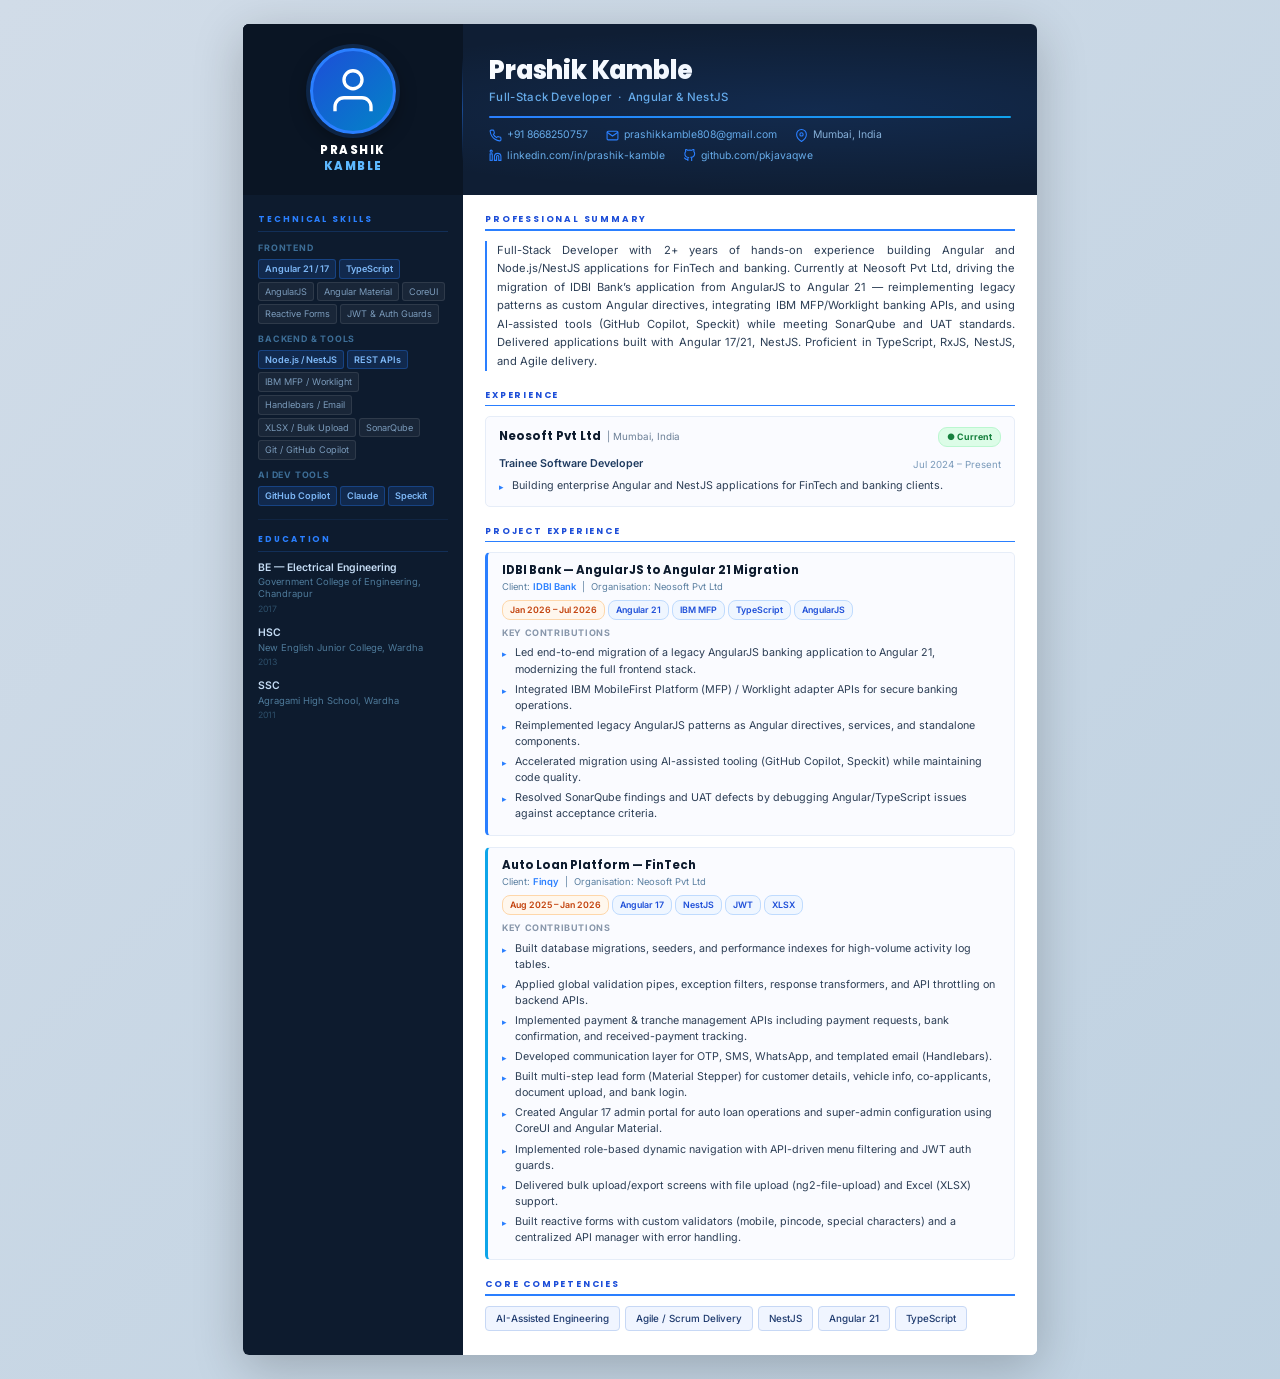
==== resume.html @ 8556adac "host resume" ====
<!DOCTYPE html>
<html lang="en">
  <head>
    <meta charset="utf-8" />
    <meta name="viewport" content="width=device-width, initial-scale=1.0" />
    <title>Prashik Kamble — Résumé</title>
    <link rel="preconnect" href="https://fonts.googleapis.com" />
    <link rel="preconnect" href="https://fonts.gstatic.com" crossorigin />
    <link href="https://fonts.googleapis.com/css2?family=Inter:wght@300;400;500;600;700;800&family=Poppins:wght@600;700;800&display=swap" rel="stylesheet" />
    <link rel="stylesheet" type="text/css" href="style.css" />
  </head>
  <body>
    <div class="page">

      <header class="header">
        <div class="header-accent">
          <div class="photo-ring">
            <svg viewBox="0 0 24 24" fill="none" stroke="#fff" stroke-width="1.5">
              <path d="M20 21v-2a4 4 0 00-4-4H8a4 4 0 00-4 4v2" />
              <circle cx="12" cy="7" r="4" />
            </svg>
          </div>
          <div class="hdr-name">
            <div class="fn">Prashik</div>
            <div class="ln">Kamble</div>
          </div>
        </div>
        <div class="header-info">
          <h1>Prashik Kamble</h1>
          <div class="hdr-title">Full-Stack Developer &nbsp;&middot;&nbsp; Angular &amp; NestJS</div>
          <div class="hdr-divider"></div>
          <div class="contacts">
            <span class="ci">
              <svg viewBox="0 0 24 24"><path d="M22 16.92v3a2 2 0 01-2.18 2 19.79 19.79 0 01-8.63-3.07 19.5 19.5 0 01-6-6 19.79 19.79 0 01-3.07-8.67A2 2 0 014.11 2h3a2 2 0 012 1.72c.127.96.361 1.903.7 2.81a2 2 0 01-.45 2.11L8.09 9.91a16 16 0 006 6l1.27-1.27a2 2 0 012.11-.45c.907.339 1.85.573 2.81.7A2 2 0 0122 16.92z" /></svg>
              <a href="tel:+918668250757">+91 8668250757</a>
            </span>
            <span class="ci">
              <svg viewBox="0 0 24 24"><path d="M4 4h16c1.1 0 2 .9 2 2v12c0 1.1-.9 2-2 2H4c-1.1 0-2-.9-2-2V6c0-1.1.9-2 2-2z" /><polyline points="22,6 12,13 2,6" /></svg>
              <a href="mailto:prashikkamble808@gmail.com">prashikkamble808@gmail.com</a>
            </span>
            <span class="ci">
              <svg viewBox="0 0 24 24"><path d="M21 10c0 7-9 13-9 13s-9-6-9-13a9 9 0 0118 0z" /><circle cx="12" cy="10" r="3" /></svg>
              Mumbai, India
            </span>
            <span class="ci">
              <svg viewBox="0 0 24 24"><path d="M16 8a6 6 0 016 6v7h-4v-7a2 2 0 00-2-2 2 2 0 00-2 2v7h-4v-7a6 6 0 016-6z" /><rect x="2" y="9" width="4" height="12" /><circle cx="4" cy="4" r="2" /></svg>
              <a href="https://www.linkedin.com/in/prashik-kamble-b89697273/?skipRedirect=true" target="_blank" rel="noopener noreferrer">linkedin.com/in/prashik-kamble</a>
            </span>
            <span class="ci">
              <svg viewBox="0 0 24 24"><path d="M9 19c-5 1.5-5-2.5-7-3m14 6v-3.87a3.37 3.37 0 00-.94-2.61c3.14-.35 6.44-1.54 6.44-7A5.44 5.44 0 0020 4.77 5.07 5.07 0 0019.91 1S18.73.65 16 2.48a13.38 13.38 0 00-7 0C6.27.65 5.09 1 5.09 1A5.07 5.07 0 005 4.77a5.44 5.44 0 00-1.5 3.78c0 5.42 3.3 6.61 6.44 7A3.37 3.37 0 009 18.13V22" /></svg>
              <a href="https://github.com/pkjavaqwe" target="_blank" rel="noopener noreferrer">github.com/pkjavaqwe</a>
            </span>
          </div>
        </div>
      </header>

      <aside class="sidebar">
        <div class="sb">
          <div class="sbh">Technical Skills</div>
          <div class="sgl">Frontend</div>
          <div class="tgs">
            <span class="tg tb">Angular 21 / 17</span>
            <span class="tg tb">TypeScript</span>
            <span class="tg td">AngularJS</span>
            <span class="tg td">Angular Material</span>
            <span class="tg td">CoreUI</span>
            <span class="tg td">Reactive Forms</span>
            <span class="tg td">JWT &amp; Auth Guards</span>
          </div>
          <div class="sgl">Backend &amp; Tools</div>
          <div class="tgs">
            <span class="tg tb">Node.js / NestJS</span>
            <span class="tg tb">REST APIs</span>
            <span class="tg td">IBM MFP / Worklight</span>
            <span class="tg td">Handlebars / Email</span>
            <span class="tg td">XLSX / Bulk Upload</span>
            <span class="tg td">SonarQube</span>
            <span class="tg td">Git / GitHub Copilot</span>
          </div>
          <div class="sgl">AI Dev Tools</div>
          <div class="tgs">
            <span class="tg tb">GitHub Copilot</span>
            <span class="tg tb">Claude</span>
            <span class="tg tb">Speckit</span>
          </div>
        </div>

        <div class="sb">
          <div class="sbh">Education</div>
          <div class="edc">
            <div class="edeg">BE &mdash; Electrical Engineering</div>
            <div class="eschl">Government College of Engineering, Chandrapur</div>
            <div class="eyr">2017</div>
          </div>
          <div class="edc">
            <div class="edeg">HSC</div>
            <div class="eschl">New English Junior College, Wardha</div>
            <div class="eyr">2013</div>
          </div>
          <div class="edc">
            <div class="edeg">SSC</div>
            <div class="eschl">Agragami High School, Wardha</div>
            <div class="eyr">2011</div>
          </div>
        </div>
      </aside>

      <main class="main">

        <div class="sec">
          <div class="sech">Professional Summary</div>
          <p class="sumtxt">
            Full-Stack Developer with 2+ years of hands-on experience building Angular and Node.js/NestJS
            applications for FinTech and banking. Currently at Neosoft Pvt Ltd, driving the migration of
            IDBI Bank&rsquo;s application from AngularJS to Angular 21 &mdash; reimplementing legacy patterns as
            custom Angular directives, integrating IBM MFP/Worklight banking APIs, and using AI-assisted
            tools (GitHub Copilot, Speckit) while meeting SonarQube and UAT standards.
            Delivered applications built with Angular 17/21, NestJS. Proficient in TypeScript, RxJS, NestJS, and Agile delivery.
          </p>
        </div>

        <div class="sec">
          <div class="sech">Experience</div>
          <div class="exc">
            <div class="ext">
              <div class="exco">Neosoft Pvt Ltd &nbsp;<span>| Mumbai, India</span></div>
              <span class="exb bcur">&#9679; Current</span>
            </div>
            <div class="exrs">
              <div class="exrr">
                <span class="exrl">Trainee Software Developer</span>
                <span class="exrd">Jul 2024 &ndash; Present</span>
              </div>
            </div>
            <ul class="bls">
              <li>Building enterprise Angular and NestJS applications for FinTech and banking clients.</li>
            </ul>
          </div>
        </div>

        <div class="sec">
          <div class="sech">Project Experience</div>

          <div class="prc">
            <div class="prn">IDBI Bank &mdash; AngularJS to Angular 21 Migration</div>
            <div class="prcl">Client: <strong>IDBI Bank</strong> &nbsp;|&nbsp; Organisation: Neosoft Pvt Ltd</div>
            <div class="prm">
              <span class="pt ptd">Jan 2026 &ndash; Jul 2026</span>
              <span class="pt ptt">Angular 21</span>
              <span class="pt ptt">IBM MFP</span>
              <span class="pt ptt">TypeScript</span>
              <span class="pt ptt">AngularJS</span>
            </div>
            <div class="bll">Key Contributions</div>
            <ul class="bls">
              <li>Led end-to-end migration of a legacy AngularJS banking application to Angular 21, modernizing the full frontend stack.</li>
              <li>Integrated IBM MobileFirst Platform (MFP) / Worklight adapter APIs for secure banking operations.</li>
              <li>Reimplemented legacy AngularJS patterns as Angular directives, services, and standalone components.</li>
              <li>Accelerated migration using AI-assisted tooling (GitHub Copilot, Speckit) while maintaining code quality.</li>
              <li>Resolved SonarQube findings and UAT defects by debugging Angular/TypeScript issues against acceptance criteria.</li>
            </ul>
          </div>

          <div class="prc" style="border-left-color:#0ea5e9; margin-top:9px;">
            <div class="prn">Auto Loan Platform &mdash; FinTech</div>
            <div class="prcl">Client: <strong>Finqy</strong> &nbsp;|&nbsp; Organisation: Neosoft Pvt Ltd</div>
            <div class="prm">
              <span class="pt ptd">Aug 2025 &ndash; Jan 2026</span>
              <span class="pt ptt">Angular 17</span>
              <span class="pt ptt">NestJS</span>
              <span class="pt ptt">JWT</span>
              <span class="pt ptt">XLSX</span>
            </div>
            <div class="bll">Key Contributions</div>
            <ul class="bls">
              <li>Built database migrations, seeders, and performance indexes for high-volume activity log tables.</li>
              <li>Applied global validation pipes, exception filters, response transformers, and API throttling on backend APIs.</li>
              <li>Implemented payment &amp; tranche management APIs including payment requests, bank confirmation, and received-payment tracking.</li>
              <li>Developed communication layer for OTP, SMS, WhatsApp, and templated email (Handlebars).</li>
              <li>Built multi-step lead form (Material Stepper) for customer details, vehicle info, co-applicants, document upload, and bank login.</li>
              <li>Created Angular 17 admin portal for auto loan operations and super-admin configuration using CoreUI and Angular Material.</li>
              <li>Implemented role-based dynamic navigation with API-driven menu filtering and JWT auth guards.</li>
              <li>Delivered bulk upload/export screens with file upload (ng2-file-upload) and Excel (XLSX) support.</li>
              <li>Built reactive forms with custom validators (mobile, pincode, special characters) and a centralized API manager with error handling.</li>
            </ul>
          </div>
        </div>

        <div class="sec">
          <div class="sech">Core Competencies</div>
          <div class="ctgs">
            <span class="ctg">AI-Assisted Engineering</span>
            <span class="ctg">Agile / Scrum Delivery</span>
            <span class="ctg">NestJS</span>
            <span class="ctg">Angular 21</span>
            <span class="ctg">TypeScript</span>
          </div>
        </div>

      </main>
    </div>
  </body>
</html>
---- style.css ----
/* ===================== RESET ===================== */
    *,
    *::before,
    *::after {
      box-sizing: border-box;
      margin: 0;
      padding: 0;
    }

    html {
      font-size: 14.5px;
    }

    body {
      font-family: 'Inter', -apple-system, BlinkMacSystemFont, 'Segoe UI', sans-serif;
      background: #c9d6e3;
      color: #1a2332;
      line-height: 1.55;
      -webkit-print-color-adjust: exact;
      print-color-adjust: exact;
    }

    /* ===================== PAGE ===================== */
    .page {
      width: 210mm;
      min-height: 297mm;
      margin: 24px auto;
      background: #fff;
      display: grid;
      grid-template-columns: 220px 1fr;
      grid-template-rows: auto auto;
      grid-auto-rows: auto;
      box-shadow: 0 12px 50px rgba(0, 0, 0, .22);
      border-radius: 6px;
      overflow: hidden;
      position: relative;
    }

    /* Dark sidebar bg extends the FULL page height (not just content height) */
    .page::after {
      content: '';
      position: absolute;
      left: 0;
      top: 0;
      bottom: 0;
      width: 220px;
      background: #0d1b2e;
      z-index: 0;
      -webkit-print-color-adjust: exact;
      print-color-adjust: exact;
    }

    /* ===================== HEADER ===================== */
    .header {
      grid-column: 1 / -1;
      background: #0f1e34;
      display: flex;
      align-items: stretch;
      position: relative;
      z-index: 2;
      -webkit-print-color-adjust: exact;
      print-color-adjust: exact;
    }

    /* Left accent strip: photo + name */
    .header-accent {
      width: 220px;
      background: #0a1524;
      flex-shrink: 0;
      display: flex;
      flex-direction: column;
      align-items: center;
      justify-content: center;
      padding: 24px 18px 20px;
      position: relative;
      -webkit-print-color-adjust: exact;
      print-color-adjust: exact;
    }

    .header-accent::after {
      content: '';
      position: absolute;
      right: 0;
      top: 20%;
      bottom: 20%;
      width: 1px;
      background: linear-gradient(180deg, transparent, rgba(42, 127, 255, .5), transparent);
    }

    /* Profile photo circle */
    .photo-ring {
      width: 86px;
      height: 86px;
      border-radius: 50%;
      border: 3px solid #2a7fff;
      background: linear-gradient(135deg, #1d4ed8 0%, #0284c7 100%);
      display: flex;
      align-items: center;
      justify-content: center;
      margin-bottom: 10px;
      box-shadow: 0 0 0 4px rgba(42, 127, 255, .18), 0 6px 20px rgba(0, 0, 0, .4);
      overflow: hidden;
      flex-shrink: 0;
      -webkit-print-color-adjust: exact;
      print-color-adjust: exact;
    }

    /* If you have a real photo, replace this SVG with <img src="your-photo.jpg" style="width:100%;height:100%;object-fit:cover;border-radius:50%;" /> */
    .photo-ring svg {
      width: 54px;
      height: 54px;
    }

    .hdr-name {
      text-align: center;
    }

    .hdr-name .fn {
      font-family: 'Poppins', sans-serif;
      font-size: .78rem;
      font-weight: 800;
      color: #fff;
      letter-spacing: 1.5px;
      text-transform: uppercase;
      line-height: 1.2;
    }

    .hdr-name .ln {
      font-family: 'Poppins', sans-serif;
      font-size: .78rem;
      font-weight: 800;
      color: #5db8ff;
      letter-spacing: 1.5px;
      text-transform: uppercase;
    }

    /* Right header info */
    .header-info {
      flex: 1;
      padding: 20px 26px 18px;
      display: flex;
      flex-direction: column;
      justify-content: center;
    }

    .header-info h1 {
      font-family: 'Poppins', sans-serif;
      font-size: 1.75rem;
      font-weight: 800;
      color: #fff;
      line-height: 1.1;
      letter-spacing: -.2px;
    }

    .hdr-title {
      font-size: .79rem;
      font-weight: 500;
      color: #6aaee8;
      margin-top: 4px;
      letter-spacing: .3px;
    }

    .hdr-divider {
      width: 100%;
      height: 2.5px;
      background: linear-gradient(90deg, #2a7fff, #0ea5e9);
      border-radius: 2px;
      margin: 9px 0;
    }

    .contacts {
      display: flex;
      flex-wrap: wrap;
      gap: 4px 18px;
    }

    .ci {
      display: flex;
      align-items: center;
      gap: 5px;
      font-size: .72rem;
      color: #8fb5d5;
    }

    .ci svg {
      width: 13px;
      height: 13px;
      fill: none;
      stroke: #2a7fff;
      stroke-width: 2;
      flex-shrink: 0;
    }

    .ci a {
      color: #6aaee8;
      text-decoration: none;
    }

    .ci a:hover {
      text-decoration: underline;
    }

    /* ===================== SIDEBAR ===================== */
    .sidebar {
      background: transparent;
      /* bg painted by .page::after pseudo-element */
      padding: 18px 15px 22px;
      position: relative;
      z-index: 1;
      -webkit-print-color-adjust: exact;
      print-color-adjust: exact;
    }

    .sb {
      margin-bottom: 0;
      padding: 13px 0;
      border-bottom: 1px solid rgba(42, 127, 255, .1);
      -webkit-print-color-adjust: exact;
      print-color-adjust: exact;
    }

    .sb:first-child {
      padding-top: 0;
    }

    .sb:last-child {
      border-bottom: none;
      padding-bottom: 4px;
    }

    .sbh {
      font-family: 'Poppins', sans-serif;
      font-size: .58rem;
      font-weight: 700;
      color: #2a7fff;
      letter-spacing: 1.9px;
      text-transform: uppercase;
      margin-bottom: 9px;
      padding-bottom: 5px;
      border-bottom: 1px solid rgba(42, 127, 255, .2);
      -webkit-print-color-adjust: exact;
      print-color-adjust: exact;
    }

    /* Skill groups */
    .sgl {
      font-size: .61rem;
      font-weight: 700;
      color: #3d6e97;
      text-transform: uppercase;
      letter-spacing: .8px;
      margin-bottom: 4px;
      margin-top: 8px;
    }

    .sgl:first-child {
      margin-top: 0;
    }

    .tgs {
      display: flex;
      flex-wrap: wrap;
      gap: 3px;
    }

    .tg {
      font-size: .63rem;
      padding: 2px 6px;
      border-radius: 3px;
      line-height: 1.5;
      -webkit-print-color-adjust: exact;
      print-color-adjust: exact;
    }

    .tb {
      background: rgba(42, 127, 255, .15);
      border: 1px solid rgba(42, 127, 255, .3);
      color: #7eb8f7;
      font-weight: 600;
    }

    .td {
      background: rgba(255, 255, 255, .05);
      border: 1px solid rgba(255, 255, 255, .09);
      color: #7a9aba;
    }

    /* Proficiency */
    .pbi {
      margin-bottom: 8px;
    }

    .pbr {
      display: flex;
      justify-content: space-between;
      margin-bottom: 3px;
    }

    .pbl {
      font-size: .68rem;
      color: #8fb5d5;
    }

    .pblv {
      font-size: .58rem;
      color: #2d5370;
      font-style: italic;
    }

    .pbbg {
      height: 4px;
      background: rgba(255, 255, 255, .08);
      border-radius: 2px;
      overflow: hidden;
      -webkit-print-color-adjust: exact;
      print-color-adjust: exact;
    }

    .pbf {
      height: 100%;
      background: linear-gradient(90deg, #1d4ed8, #0ea5e9);
      border-radius: 2px;
      -webkit-print-color-adjust: exact;
      print-color-adjust: exact;
    }

    /* Education */
    .edc {
      margin-bottom: 10px;
    }

    .edeg {
      font-size: .72rem;
      font-weight: 600;
      color: #c6ddf5;
      line-height: 1.3;
    }

    .eschl {
      font-size: .65rem;
      color: #4e7a9a;
      margin-top: 2px;
      line-height: 1.3;
    }

    .eyr {
      font-size: .6rem;
      color: #2d4f6a;
      margin-top: 2px;
    }

    /* Achievements */
    .aci {
      display: flex;
      gap: 6px;
      margin-bottom: 6px;
      align-items: flex-start;
    }

    .aicon {
      font-size: .72rem;
      flex-shrink: 0;
      margin-top: 1px;
    }

    .atxt {
      font-size: .67rem;
      color: #6a8ea8;
      line-height: 1.4;
    }

    .atxt strong {
      color: #3d8fc4;
      font-weight: 600;
    }

    /* Languages */
    .lgi {
      display: flex;
      justify-content: space-between;
      align-items: center;
      margin-bottom: 7px;
    }

    .lgn {
      font-size: .7rem;
      color: #c6ddf5;
      font-weight: 500;
    }

    .lgd {
      display: flex;
      gap: 3px;
    }

    .ldd {
      width: 7px;
      height: 7px;
      border-radius: 50%;
      -webkit-print-color-adjust: exact;
      print-color-adjust: exact;
    }

    .lon {
      background: #2a7fff;
    }

    .loff {
      background: rgba(255, 255, 255, .1);
    }

    /* Hobbies */
    .htg {
      background: rgba(255, 255, 255, .04);
      border: 1px solid rgba(255, 255, 255, .09);
      color: #5a7d96;
      font-size: .63rem;
      padding: 3px 7px;
      border-radius: 9px;
      -webkit-print-color-adjust: exact;
      print-color-adjust: exact;
    }

    /* ===================== MAIN ===================== */
    .main {
      padding: 18px 22px 24px;
      background: #fff;
      position: relative;
      z-index: 1;
    }

    .sec {
      margin-bottom: 18px;
    }

    .sec:last-child {
      margin-bottom: 0;
    }

    .sech {
      font-family: 'Poppins', sans-serif;
      font-size: .61rem;
      font-weight: 700;
      color: #1d4ed8;
      letter-spacing: 1.8px;
      text-transform: uppercase;
      margin-bottom: 10px;
      padding-bottom: 4px;
      position: relative;
    }

    .sech::after {
      content: '';
      position: absolute;
      left: 0;
      bottom: 0;
      width: 100%;
      height: 1.5px;
      background: #eaeff8;
    }

    .sech::before {
      content: '';
      position: absolute;
      left: 0;
      bottom: 0;
      width: 100%;
      height: 1.5px;
      background: #2a7fff;
      z-index: 1;
    }

    /* Summary */
    .sumtxt {
      font-size: .77rem;
      color: #2c3e55;
      line-height: 1.66;
      text-align: justify;
      padding-left: 10px;
      border-left: 2.5px solid transparent;
      -webkit-print-color-adjust: exact;
      print-color-adjust: exact;
    }

    .sumtxt strong {
      color: #1d4ed8;
      font-weight: 600;
    }

    .sumtxt em {
      font-style: italic;
      color: #3a5a8a;
    }

    /* Experience cards */
    .exc {
      margin-bottom: 10px;
      padding: 10px 13px;
      border-radius: 5px;
      border: 1px solid #e6edf8;
      background: #fafbff;
      -webkit-print-color-adjust: exact;
      print-color-adjust: exact;
    }

    .exc:last-child {
      margin-bottom: 0;
    }

    .ext {
      display: flex;
      justify-content: space-between;
      align-items: flex-start;
      flex-wrap: wrap;
      gap: 4px;
    }

    .exco {
      font-family: 'Poppins', sans-serif;
      font-size: .82rem;
      font-weight: 700;
      color: #0d1b2e;
    }

    .exco span {
      font-size: .68rem;
      font-weight: 400;
      color: #6b7f96;
      font-family: 'Inter', sans-serif;
    }

    .exb {
      font-size: .61rem;
      font-weight: 700;
      padding: 2px 8px;
      border-radius: 9px;
      white-space: nowrap;
      -webkit-print-color-adjust: exact;
      print-color-adjust: exact;
    }

    .bcur {
      background: #dcfce7;
      color: #15803d;
      border: 1px solid #bbf7d0;
    }

    .bten {
      background: #eff6ff;
      color: #1d4ed8;
      border: 1px solid #bfdbfe;
    }

    .exrs {
      margin-top: 6px;
    }

    .exrr {
      display: flex;
      justify-content: space-between;
      align-items: center;
      padding: 3px 0;
      gap: 8px;
    }

    .exrr+.exrr {
      border-top: 1px dashed #dce7f5;
    }

    .exrl {
      font-size: .74rem;
      font-weight: 600;
      color: #1e3a5f;
    }

    .exrd {
      font-size: .67rem;
      color: #7a9aba;
      white-space: nowrap;
    }

    /* Project cards */
    .prc {
      margin-bottom: 11px;
      padding: 11px 13px 11px 14px;
      border-radius: 5px;
      border: 1px solid #e6edf8;
      border-left: 3px solid #2a7fff;
      background: #fafbff;
      -webkit-print-color-adjust: exact;
      print-color-adjust: exact;
    }

    .prc:last-child {
      margin-bottom: 0;
    }

    .prn {
      font-family: 'Poppins', sans-serif;
      font-size: .8rem;
      font-weight: 700;
      color: #0d1b2e;
      line-height: 1.2;
      margin-bottom: 2px;
    }

    .prcl {
      font-size: .65rem;
      color: #5a7fa0;
      margin-bottom: 5px;
    }

    .prcl strong {
      color: #2a7fff;
      font-weight: 600;
    }

    .prm {
      display: flex;
      flex-wrap: wrap;
      gap: 3px;
      margin-bottom: 6px;
    }

    .pt {
      font-size: .61rem;
      font-weight: 600;
      padding: 2px 7px;
      border-radius: 8px;
      -webkit-print-color-adjust: exact;
      print-color-adjust: exact;
    }

    .ptr {
      background: #f0fdf4;
      color: #166534;
      border: 1px solid #bbf7d0;
    }

    .ptd {
      background: #fff7ed;
      color: #c2410c;
      border: 1px solid #fed7aa;
    }

    .ptt {
      background: #eff6ff;
      color: #1d4ed8;
      border: 1px solid #bfdbfe;
    }

    .bll {
      font-size: .62rem;
      font-weight: 700;
      color: #8796aa;
      text-transform: uppercase;
      letter-spacing: .6px;
      margin-bottom: 4px;
    }

    .bls {
      list-style: none;
      padding: 0;
    }

    .bls li {
      font-size: .74rem;
      color: #2c3e55;
      padding: 2px 0 2px 13px;
      position: relative;
      line-height: 1.5;
    }

    .bls li::before {
      content: '▸';
      position: absolute;
      left: 0;
      color: #2a7fff;
      font-size: .62rem;
      top: 4px;
    }

    .bls li strong {
      color: #1d4ed8;
      font-weight: 600;
    }

    /* Competencies */
    .ctgs {
      display: flex;
      flex-wrap: wrap;
      gap: 5px;
    }

    .ctg {
      background: #f0f5ff;
      border: 1px solid #c7d8f5;
      color: #1e3a6e;
      font-size: .68rem;
      font-weight: 500;
      padding: 4px 10px;
      border-radius: 4px;
      -webkit-print-color-adjust: exact;
      print-color-adjust: exact;
    }

    /* ===================== SCREEN-ONLY ANIMATIONS ===================== */
    @media screen {

      /* ---------- Keyframes ---------- */
      @keyframes fadeInDown {
        from { opacity: 0; transform: translateY(-24px); }
        to   { opacity: 1; transform: translateY(0); }
      }
      @keyframes fadeInLeft {
        from { opacity: 0; transform: translateX(-20px); }
        to   { opacity: 1; transform: translateX(0); }
      }
      @keyframes fadeInRight {
        from { opacity: 0; transform: translateX(20px); }
        to   { opacity: 1; transform: translateX(0); }
      }
      @keyframes fadeInUp {
        from { opacity: 0; transform: translateY(16px); }
        to   { opacity: 1; transform: translateY(0); }
      }
      @keyframes pulseRing {
        0%,100% { box-shadow: 0 0 0 4px rgba(42,127,255,.18), 0 6px 20px rgba(0,0,0,.4); }
        50%      { box-shadow: 0 0 0 11px rgba(42,127,255,.3), 0 6px 30px rgba(42,127,255,.38); }
      }
      @keyframes bgFloat {
        0%,100% { background-position: 0% 50%; }
        50%      { background-position: 100% 50%; }
      }
      @keyframes badgePulse {
        0%,100% { box-shadow: 0 0 0 0 rgba(21,128,61,0); }
        50%      { box-shadow: 0 0 0 5px rgba(21,128,61,.22); }
      }
      @keyframes shimmerFlow {
        0%   { background-position: -200% center; }
        100% { background-position:  200% center; }
      }
      @keyframes headerGlow {
        0%,100% { opacity: .35; }
        50%      { opacity: .85; }
      }
      @keyframes dotSpin {
        0%   { transform: rotate(0deg) translateX(4px) rotate(0deg); }
        100% { transform: rotate(360deg) translateX(4px) rotate(-360deg); }
      }

      /* ---------- Body background ---------- */
      body {
        background: linear-gradient(-45deg, #aabfd5, #c9d6e3, #b9cedf, #d1dce8);
        background-size: 400% 400%;
        animation: bgFloat 16s ease infinite;
      }

      /* ---------- Page entrance ---------- */
      .page {
        opacity: 1;
      }

      /* ---------- Header ambient glow overlay ---------- */
      .header::before {
        content: '';
        position: absolute;
        inset: 0;
        pointer-events: none;
        background: radial-gradient(ellipse at 72% 50%, rgba(42,127,255,.13) 0%, transparent 68%);
        animation: headerGlow 6s ease-in-out infinite;
        z-index: 0;
      }

      /* ---------- Photo ring pulse ---------- */
      .photo-ring {
        animation: pulseRing 3.6s ease-in-out infinite;
      }

      /* ---------- Header elements ---------- */
      .hdr-name,
      .header-info h1,
      .hdr-title,
      .hdr-divider,
      .contacts,
      .sidebar .sb {
        opacity: 1;
      }

      /* ---------- Proficiency bars ---------- */
      .pbf {
        transition: width 1.4s cubic-bezier(.16,1,.3,1);
      }

      /* ---------- Section scroll reveal ---------- */
      .sec {
        opacity: 1;
        transform: none;
      }

      /* ---------- Section heading underline ---------- */
      .sech::before {
        width: 100%;
      }

      /* ---------- Experience card hover ---------- */
      .exc {
        transition: transform .22s ease, box-shadow .22s ease, border-color .22s ease;
      }
      .exc:hover {
        transform: translateY(-3px);
        box-shadow: 0 10px 32px rgba(42,127,255,.14);
        border-color: #bad0f0;
      }

      /* ---------- Project card hover ---------- */
      .prc {
        transition: transform .22s ease, box-shadow .22s ease;
      }
      .prc:hover {
        transform: translateY(-3px) translateX(3px);
        box-shadow: 0 10px 32px rgba(42,127,255,.13);
      }

      /* ---------- Skill tag hover ---------- */
      .tg {
        transition: transform .15s ease, box-shadow .15s ease, background .15s ease;
        cursor: default;
      }
      .tb:hover {
        transform: translateY(-2px);
        box-shadow: 0 4px 14px rgba(42,127,255,.38);
        background: rgba(42,127,255,.28);
      }
      .td:hover {
        transform: translateY(-2px);
        background: rgba(255,255,255,.1);
      }

      /* ---------- Competency tag hover ---------- */
      .ctg {
        transition: transform .18s ease, background .18s ease, box-shadow .18s ease;
        cursor: default;
      }
      .ctg:hover {
        background: #dceaff;
        transform: translateY(-2px);
        box-shadow: 0 4px 16px rgba(42,127,255,.2);
      }

      /* ---------- Contact item hover ---------- */
      .ci {
        transition: color .15s ease, transform .15s ease;
        cursor: default;
      }
      .ci:hover {
        color: #aad4f5;
        transform: translateX(3px);
      }

      /* ---------- Achievement item hover ---------- */
      .aci {
        transition: transform .15s ease;
        cursor: default;
      }
      .aci:hover {
        transform: translateX(5px);
      }

      /* ---------- Interest tag hover ---------- */
      .htg {
        transition: transform .15s ease, background .15s ease, color .15s ease, border-color .15s ease;
        cursor: default;
      }
      .htg:hover {
        transform: translateY(-2px);
        background: rgba(42,127,255,.18);
        color: #7eb8f7;
        border-color: rgba(42,127,255,.35);
      }

      /* ---------- Education item hover ---------- */
      .edc {
        transition: transform .15s ease;
        cursor: default;
      }
      .edc:hover {
        transform: translateX(4px);
      }

      /* ---------- Sidebar heading hover ---------- */
      .sbh {
        transition: color .2s ease, letter-spacing .2s ease;
        cursor: default;
      }
      .sbh:hover {
        color: #5db8ff;
        letter-spacing: 2.4px;
      }

      /* ---------- Language dot hover ---------- */
      .ldd.lon {
        transition: box-shadow .15s ease, transform .15s ease;
        cursor: default;
      }
      .ldd.lon:hover {
        box-shadow: 0 0 7px rgba(42,127,255,.8);
        transform: scale(1.35);
      }

      /* ---------- "Current" badge pulse ---------- */
      .bcur {
        animation: badgePulse 2.8s ease-in-out infinite;
      }

      /* ---------- Name shimmer on hover ---------- */
      .header-info h1:hover {
        background: linear-gradient(90deg, #ffffff 0%, #5db8ff 42%, #ffffff 80%);
        background-size: 200% auto;
        -webkit-background-clip: text;
        background-clip: text;
        -webkit-text-fill-color: transparent;
        animation: shimmerFlow 2.4s linear infinite;
      }

      /* ---------- Summary reveal ---------- */
      @keyframes sumFadeUp {
        from { opacity: 0; transform: translateY(16px); border-left-color: transparent; }
        to   { opacity: 1; transform: translateY(0);   border-left-color: #2a7fff; }
      }
      .sumtxt {
        opacity: 1;
        border-left-color: #2a7fff;
      }

      /* ---------- Summary strong color pulse ---------- */
      @keyframes strongColorPulse {
        0%,100% { color: #1d4ed8; }
        50%      { color: #38bdf8; }
      }
      .sumtxt.sum-revealed strong {
        animation: strongColorPulse 1.8s ease 0.9s 2 normal;
      }

      /* ---------- Scroll progress bar ---------- */
      @keyframes progGradShift {
        0%   { background-position: 0% 50%; }
        100% { background-position: 100% 50%; }
      }
      #scroll-prog {
        position: fixed;
        top: 0; left: 0; right: 0;
        height: 3px;
        width: 0%;
        background: linear-gradient(90deg, #1d4ed8, #0ea5e9, #38bdf8, #7c3aed, #0ea5e9);
        background-size: 300% 100%;
        z-index: 9999;
        border-radius: 0 2px 2px 0;
        pointer-events: none;
        animation: progGradShift 3s linear infinite;
        box-shadow: 0 0 8px rgba(42,127,255,.6);
      }

      /* ---------- Typewriter cursor ---------- */
      @keyframes blinkCursor {
        0%,100% { opacity: 1; }
        50%      { opacity: 0; }
      }
      .cursor-blink {
        display: inline-block;
        width: 1.5px;
        height: .82em;
        background: #6aaee8;
        margin-left: 2px;
        vertical-align: middle;
        border-radius: 1px;
        animation: blinkCursor .7s step-end infinite;
      }

      /* ---------- Bullet list ---------- */
      .bls li {
        opacity: 1;
        transform: none;
      }

      /* ---------- Tag staggered pop-in ---------- */
      @keyframes tagPopIn {
        from { opacity: 0; transform: scale(0.6) translateY(7px); }
        to   { opacity: 1; transform: scale(1) translateY(0); }
      }
      .tgs .tg, .ctgs .ctg {
        opacity: 1;
      }

      /* ---------- Proficiency bar shimmer after fill ---------- */
      @keyframes barShimmer {
        0%   { background-position: -100% 0; }
        100% { background-position: 220% 0; }
      }
      .pbf.shimmer {
        background: linear-gradient(90deg,
          #1d4ed8 0%, #0ea5e9 35%, #93c5fd 50%, #0ea5e9 65%, #1d4ed8 100%);
        background-size: 250% 100%;
        animation: barShimmer 1.6s ease 1.5s 2 backwards;
      }

    }

    /* ===================== PRINT ===================== */
    @media print {

      /* KEY FIX: html background repeats on EVERY printed page — creates the sidebar blue column across all pages */
      html {
        font-size: 13px;
        background: linear-gradient(90deg, #0d1b2e 220px, #ffffff 220px) !important;
        -webkit-print-color-adjust: exact;
        print-color-adjust: exact;
        color-adjust: exact;
      }

      body {
        background: transparent !important;
        -webkit-print-color-adjust: exact;
        print-color-adjust: exact;
        color-adjust: exact;
      }

      .page {
        margin: 0 !important;
        box-shadow: none !important;
        border-radius: 0 !important;
        width: 100% !important;
        min-height: unset;
        overflow: visible !important;
        background: transparent !important;
      }

      .page::after {
        display: none;
      }

      .sidebar {
        background: transparent !important;
        -webkit-print-color-adjust: exact;
        print-color-adjust: exact;
        color-adjust: exact;
      }

      .header,
      .header-accent {
        -webkit-print-color-adjust: exact;
        print-color-adjust: exact;
        color-adjust: exact;
      }

      .main {
        background: transparent !important;
      }

      .exc {
        page-break-inside: avoid;
        break-inside: avoid;
      }

      /* Keep each sidebar section (achievements, languages, etc.) from splitting across pages */
      .sb {
        page-break-inside: avoid;
        break-inside: avoid;
      }

      .print-tip {
        display: none !important;
      }

      a {
        color: inherit !important;
        text-decoration: none !important;
      }
    }

    @page {
      margin: 0;
      size: A4 portrait;
    }
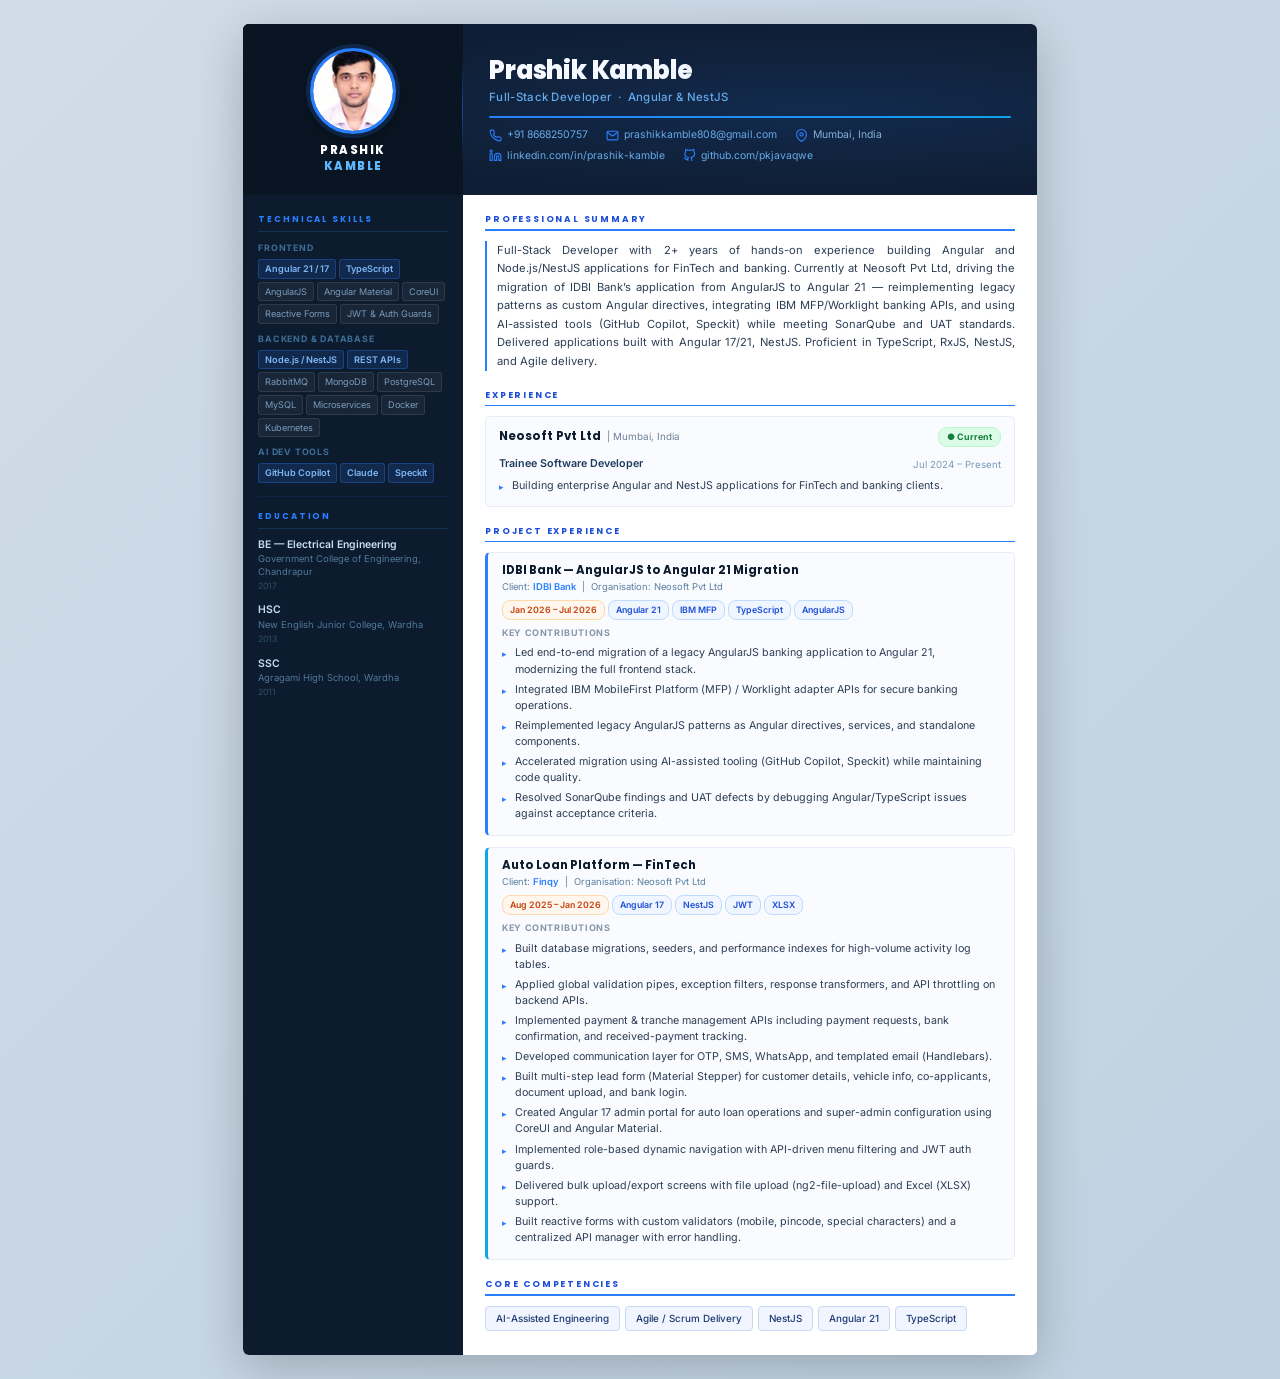
==== commit 8047ef9f: "photo added to resume,backend skills added" ====
--- a/resume.html
+++ b/resume.html
@@ -15,10 +15,7 @@
       <header class="header">
         <div class="header-accent">
           <div class="photo-ring">
-            <svg viewBox="0 0 24 24" fill="none" stroke="#fff" stroke-width="1.5">
-              <path d="M20 21v-2a4 4 0 00-4-4H8a4 4 0 00-4 4v2" />
-              <circle cx="12" cy="7" r="4" />
-            </svg>
+            <img src="192628_Prashik_Kamble_Photo.jpg" alt="Prashik Kamble" />
           </div>
           <div class="hdr-name">
             <div class="fn">Prashik</div>
@@ -67,15 +64,17 @@
             <span class="tg td">Reactive Forms</span>
             <span class="tg td">JWT &amp; Auth Guards</span>
           </div>
-          <div class="sgl">Backend &amp; Tools</div>
+          <div class="sgl">Backend &amp; Database</div>
           <div class="tgs">
             <span class="tg tb">Node.js / NestJS</span>
             <span class="tg tb">REST APIs</span>
-            <span class="tg td">IBM MFP / Worklight</span>
-            <span class="tg td">Handlebars / Email</span>
-            <span class="tg td">XLSX / Bulk Upload</span>
-            <span class="tg td">SonarQube</span>
-            <span class="tg td">Git / GitHub Copilot</span>
+            <span class="tg td">RabbitMQ</span>
+            <span class="tg td">MongoDB</span>
+            <span class="tg td">PostgreSQL</span>
+            <span class="tg td">MySQL</span>
+            <span class="tg td">Microservices</span>
+            <span class="tg td">Docker</span>
+            <span class="tg td">Kubernetes</span>
           </div>
           <div class="sgl">AI Dev Tools</div>
           <div class="tgs">
--- a/style.css
+++ b/style.css
@@ -106,10 +106,13 @@
       print-color-adjust: exact;
     }
 
-    /* If you have a real photo, replace this SVG with <img src="your-photo.jpg" style="width:100%;height:100%;object-fit:cover;border-radius:50%;" /> */
-    .photo-ring svg {
-      width: 54px;
-      height: 54px;
+    .photo-ring img {
+      width: 100%;
+      height: 100%;
+      object-fit: cover;
+      object-position: center 32%;
+      border-radius: 50%;
+      display: block;
     }
 
     .hdr-name {
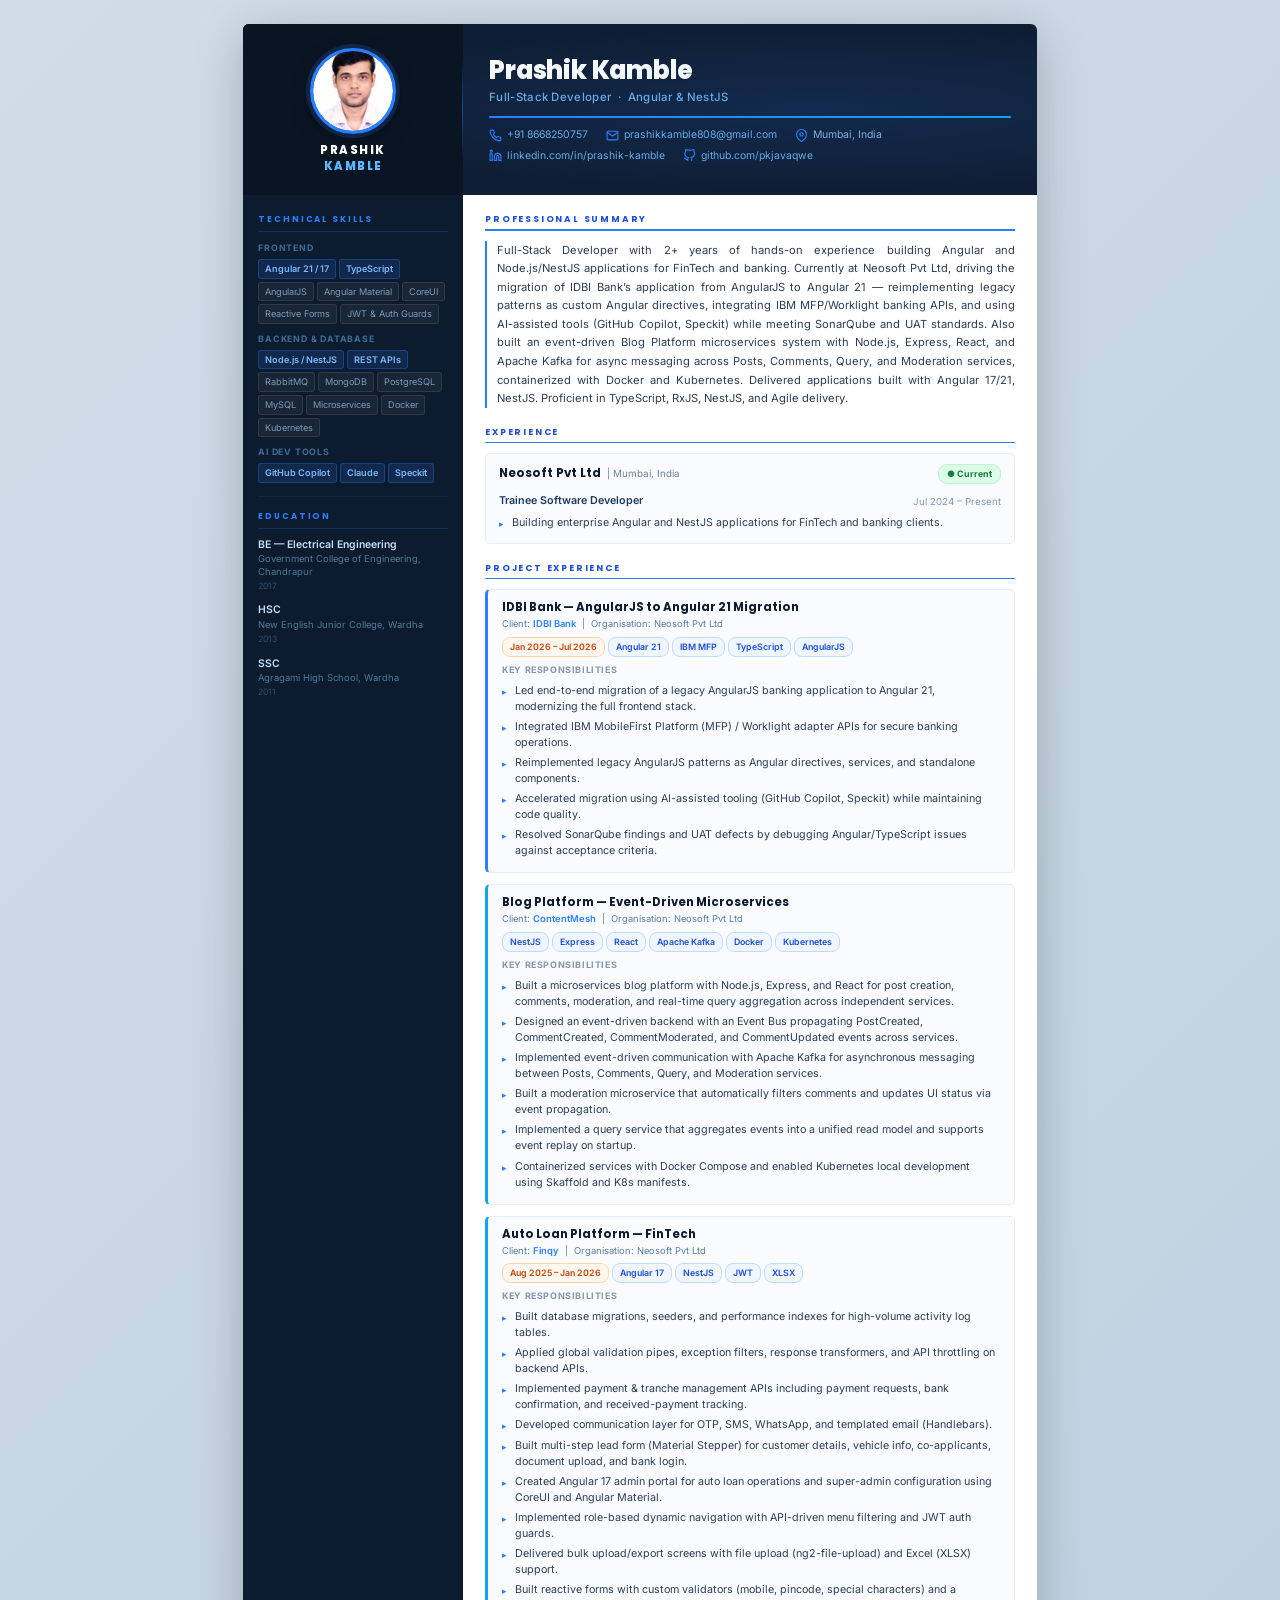
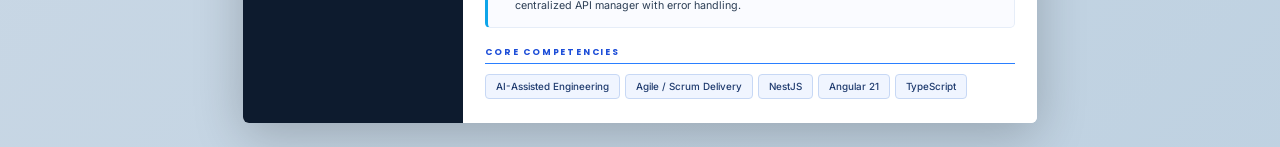
==== commit d88c93ab: "project added" ====
--- a/resume.html
+++ b/resume.html
@@ -114,6 +114,9 @@
             IDBI Bank&rsquo;s application from AngularJS to Angular 21 &mdash; reimplementing legacy patterns as
             custom Angular directives, integrating IBM MFP/Worklight banking APIs, and using AI-assisted
             tools (GitHub Copilot, Speckit) while meeting SonarQube and UAT standards.
+            Also built an event-driven Blog Platform microservices system with Node.js, Express, React, and
+            Apache Kafka for async messaging across Posts, Comments, Query, and Moderation services,
+            containerized with Docker and Kubernetes.
             Delivered applications built with Angular 17/21, NestJS. Proficient in TypeScript, RxJS, NestJS, and Agile delivery.
           </p>
         </div>
@@ -150,13 +153,35 @@
               <span class="pt ptt">TypeScript</span>
               <span class="pt ptt">AngularJS</span>
             </div>
-            <div class="bll">Key Contributions</div>
+            <div class="bll">Key Responsibilities</div>
             <ul class="bls">
               <li>Led end-to-end migration of a legacy AngularJS banking application to Angular 21, modernizing the full frontend stack.</li>
               <li>Integrated IBM MobileFirst Platform (MFP) / Worklight adapter APIs for secure banking operations.</li>
               <li>Reimplemented legacy AngularJS patterns as Angular directives, services, and standalone components.</li>
               <li>Accelerated migration using AI-assisted tooling (GitHub Copilot, Speckit) while maintaining code quality.</li>
               <li>Resolved SonarQube findings and UAT defects by debugging Angular/TypeScript issues against acceptance criteria.</li>
+            </ul>
+          </div>
+
+          <div class="prc" style="border-left-color:#0ea5e9; margin-top:9px;">
+            <div class="prn">Blog Platform &mdash; Event-Driven Microservices</div>
+            <div class="prcl">Client: <strong>ContentMesh</strong> &nbsp;|&nbsp; Organisation: Neosoft Pvt Ltd</div>
+            <div class="prm">
+              <span class="pt ptt">NestJS</span>
+              <span class="pt ptt">Express</span>
+              <span class="pt ptt">React</span>
+              <span class="pt ptt">Apache Kafka</span>
+              <span class="pt ptt">Docker</span>
+              <span class="pt ptt">Kubernetes</span>
+            </div>
+            <div class="bll">Key Responsibilities</div>
+            <ul class="bls">
+              <li>Built a microservices blog platform with Node.js, Express, and React for post creation, comments, moderation, and real-time query aggregation across independent services.</li>
+              <li>Designed an event-driven backend with an Event Bus propagating PostCreated, CommentCreated, CommentModerated, and CommentUpdated events across services.</li>
+              <li>Implemented event-driven communication with Apache Kafka for asynchronous messaging between Posts, Comments, Query, and Moderation services.</li>
+              <li>Built a moderation microservice that automatically filters comments and updates UI status via event propagation.</li>
+              <li>Implemented a query service that aggregates events into a unified read model and supports event replay on startup.</li>
+              <li>Containerized services with Docker Compose and enabled Kubernetes local development using Skaffold and K8s manifests.</li>
             </ul>
           </div>
 
@@ -170,7 +195,7 @@
               <span class="pt ptt">JWT</span>
               <span class="pt ptt">XLSX</span>
             </div>
-            <div class="bll">Key Contributions</div>
+            <div class="bll">Key Responsibilities</div>
             <ul class="bls">
               <li>Built database migrations, seeders, and performance indexes for high-volume activity log tables.</li>
               <li>Applied global validation pipes, exception filters, response transformers, and API throttling on backend APIs.</li>
--- a/style.css
+++ b/style.css
@@ -1037,6 +1037,8 @@
         min-height: unset;
         overflow: visible !important;
         background: transparent !important;
+        /* Grid suppresses page-break; use block so Auto Loan can start on page 2 */
+        display: block !important;
       }
 
       .page::after {
@@ -1044,6 +1046,8 @@
       }
 
       .sidebar {
+        float: left;
+        width: 220px;
         background: transparent !important;
         -webkit-print-color-adjust: exact;
         print-color-adjust: exact;
@@ -1058,12 +1062,26 @@
       }
 
       .main {
+        margin-left: 220px;
+        width: auto;
+        overflow: visible !important;
         background: transparent !important;
       }
 
       .exc {
         page-break-inside: avoid;
         break-inside: avoid;
+      }
+
+      .prc {
+        page-break-inside: avoid;
+        break-inside: avoid;
+      }
+
+      /* Force Auto Loan (and content after it) onto page 2 */
+      .prc-pagebreak {
+        page-break-before: always !important;
+        break-before: page !important;
       }
 
       /* Keep each sidebar section (achievements, languages, etc.) from splitting across pages */
